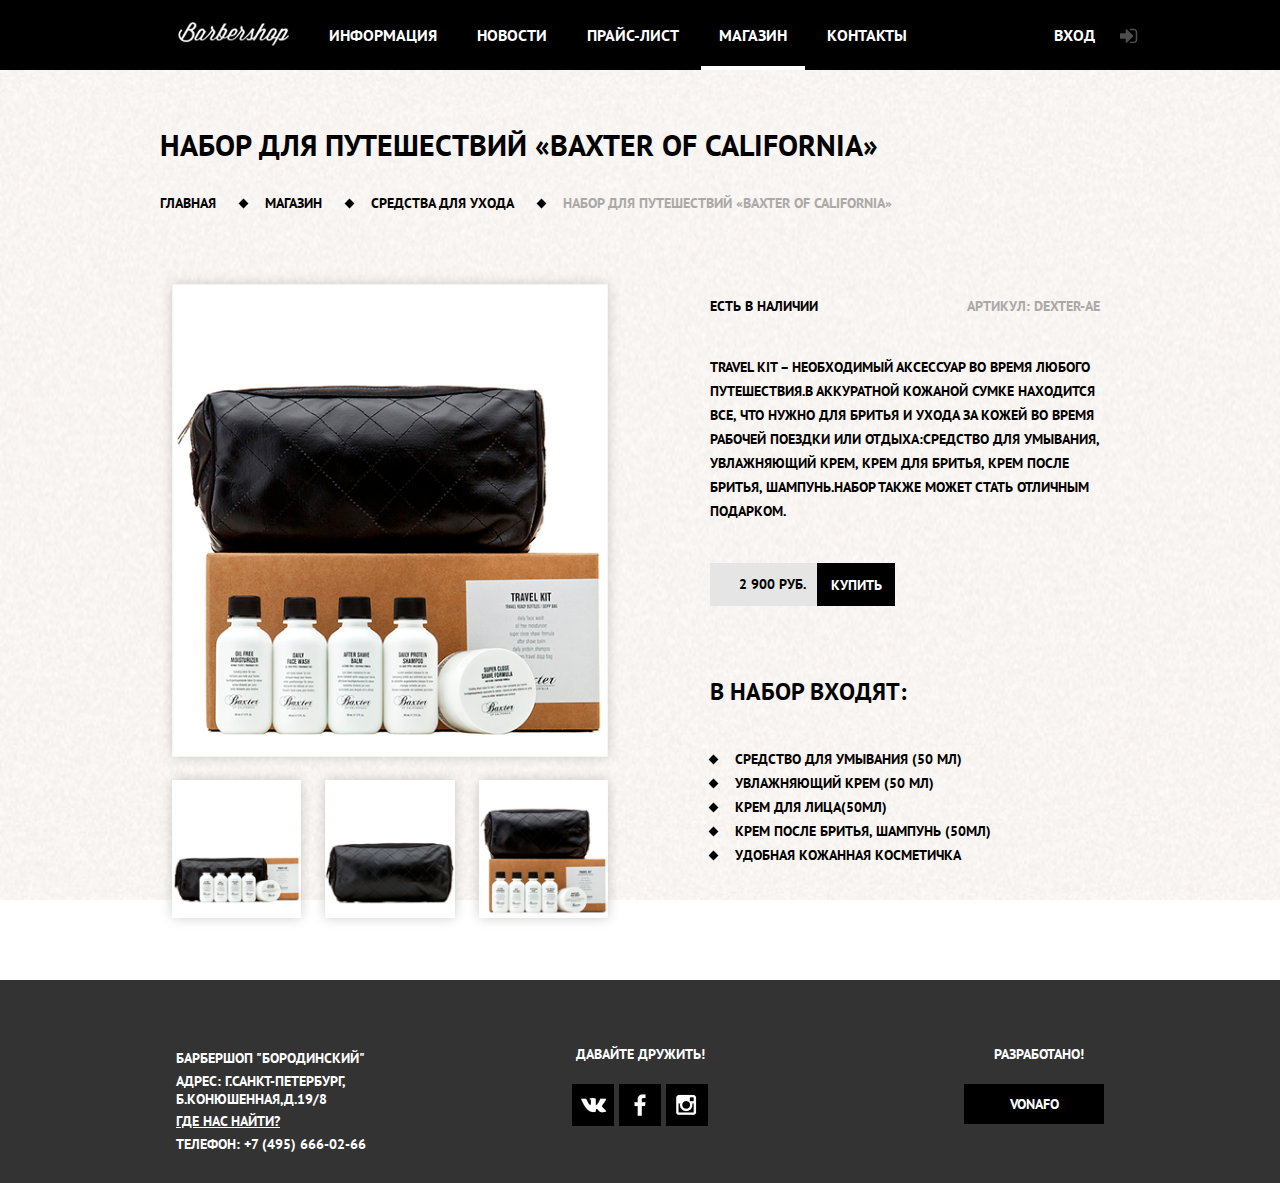
==== item.html @ 55cf0a50 "active ::after in navbar" ====
<!doctype html>
<html lang="en">
<head>
    <meta charset="UTF-8">
    <meta name="viewport" content="width=device-width, initial-scale=1">
    <meta http-equiv="X-UA-Compatible" content="ie=edge">
    <link rel="stylesheet" href="css/item.css">
    <link href="https://fonts.googleapis.com/css?family=PT+Sans" rel="stylesheet">
    <title>ITEM</title>
</head>
<body>
<header>
    <div class="navContainer">
        <img class="mobileLogo" src="css/img/smalllogo.png" alt="">
        <input type="checkbox" id="burger">
        <label for="burger" class="list"></label>
        <div class="hiddenlist">
            <ul>
                <li class="lazyCoder"><a href="index.html">ИНФОРМАЦИЯ</a></li>
                <li class="lazyCoder"><a href="#">НОВОСТИ</a></li>
                <li class="lazyCoder"><a href="pricelist.html">ПРАЙС-ЛИСТ</a></li>
                <li class="lazyCoder"><a href="store.html">МАГАЗИН</a></li>
                <li class="lazyCoder"><a href="#">КОНТАКТЫ</a></li>
                <li class="lazyCoder"><a сlass="enter" href="#modal">ВХОД</a></li>
            </ul>
        </div>
        <ul class="desktop">
            <li><a href="index.html"><img class="backToMain" src="css/img/smalllogo.png" alt=""></a></li>
            <li><a href="index.html">ИНФОРМАЦИЯ</a></li>
            <li><a href="#">НОВОСТИ</a></li>
            <li><a href="pricelist.html">ПРАЙС-ЛИСТ</a></li>
            <li class="active"><a href="store.html">МАГАЗИН</a></li>
            <li><a href="#">КОНТАКТЫ</a></li>
        </ul>
        <div class="beforeEnter">
            <a сlass="enter" href="#modal">ВХОД</a>
        </div>
        <div id="modal" class="showmodal">
            <div class="login">
                <a class="close" href="#close"><img src="css/img/closemodal.png" alt=""></a>
                <h2>ЛИЧНЫЙ КАБИНЕТ</h2>
                <p>ВВедите пожалуйста свой логин и пароль</p>
                <div class="loginform">
                    <div class="forname"><input placeholder="ЛОГИН" type="text"> <img src="css/img/user.png" alt=""></div>
                    <div class="forpassword"><input placeholder="ПАРОЛЬ" type="password"><img disabled src="css/img/password.png" alt=""></div>
                    <input type="checkbox" id="remember">
                    <label for="remember">ЗАПОМНИТЬ МЕНЯ</label>
                    <p class="forgetpass">Я ЗАБЫЛ ПАРОЛЬ!</p>
                    <input type="submit" class="brownHover" value="ВОЙТИ">
                </div>
            </div>
        </div>
    </div>
</header>
<main>
    <div class="price">
        <h2>набор для путешествий «Baxter of California»</h2>
        <ul>
            <li class="noneSqr">главная</li>
            <li class="smallSqr blackColor">МАГАЗИН</li>
            <li class="smallSqr blackColor">СРЕДСТВА ДЛЯ УХОДА</li>
            <li class="smallSqr">набор для путешествий «Baxter of California»</li>
        </ul>
    </div>
    <div class="barberUnit">
        <div class="smallCollage">
            <img class="maincollageImg" src="css/img/unit1.png" alt="">
            <img src="css/img/unit2.png" alt="">
            <img src="css/img/unit3.png" alt="">
            <img src="css/img/unit4.png" alt="">
        </div>
        <div class="description">
            <p>Есть в наличии <span class="articul">Артикул: dexter-ae</span></p>
            <p class="mainDescriptoin">Travel Kit – необходимый аксессуар во время любого путешествия.в аккуратной кожаной сумке
                находится все, что нужно для бритья и ухода за кожей во время  рабочей поездки или отдыха:средство для умывания,
                увлажняющий крем, крем для бритья, крем после бритья, шампунь.Набор также может стать отличным подарком.
            </p>
            <div class="greyPrice buttonforprice">
                <p>2 900 РУБ.
                    <button class="buy generalBtn brownHover "><a href="#">КУПИТЬ</a></button>
                </p>
            </div>
            <h2>В набор входят:</h2>
            <div class="accessories">
                <ul>
                    <li>Средство для умывания (50 мл)</li>
                    <li>Увлажняющий крем (50 мл)</li>
                    <li>Крем для лица(50мл)</li>
                    <li>Крем после бритья, шампунь (50мл)</li>
                    <li>Удобная кожанная косметичка</li>
                </ul>
            </div>
        </div>
    </div>
</main>
<footer>
    <div class="footerContainer">
        <div class="smallContact">
            <p>БАРБЕРШОП "БОРОДИНСКИЙ"</p>
            <p>АДРЕС: Г.САНКТ-ПЕТЕРБУРГ, Б.КОНЮШЕННАЯ,Д.19/8</p>
            <p class="underline">ГДЕ НАС НАЙТИ?</p>
            <p>ТЕЛЕФОН: +7 (495) 666-02-66</p>
        </div>
        <div class="social">
            <p>ДАВАЙТЕ ДРУЖИТЬ!</p>
            <div class="socialIcons">
                <div class="vk whiteHover">
                    <img src="css/img/vk.png" alt="" class="white">
                    <img src="css/img/vkblack.png" alt="" class="black">
                </div>
                <div class="fb whiteHover">
                    <img src="css/img/fb.png" alt=""class="white">
                    <img src="css/img/fbblack.png" alt="" class="black">
                </div>
                <div class="insta whiteHover">
                    <img src="css/img/instagram.png" alt="" class="white">
                    <img src="css/img/instagramblack.png" alt="" class="black">
                </div>
            </div>
        </div>
        <div class="creators">
            <p class="forAuthor">РАЗРАБОТАНО!</p>
            <div class="vonafo whiteHover"><p>VONAFO</p></div>
        </div>
    </div>
</footer>
</body>
</html>
---- css/item.css ----
@import "store.css";

.barberUnit{
    display: flex;
    flex-wrap: wrap;
    margin: 60px 0 50px 0;
}
.smallCollage {
    max-width: 460px;
    display: grid;
    grid-template-columns: repeat(3, 1fr);
}
.description{
     font-size: 14px;
    padding-top: 25px;
    margin-left: 90px;
    width: 390px;
    font-weight: bold;
    text-transform: uppercase;
 }
.description h2 {
    padding-top: 70px;
    font-size: 24px;
}
.smallCollage img {
    width: 100%;
    height: auto;
}
.maincollageImg {
    grid-area: 1 / 1/ span 3 / span 3;
}
.articul{
    color:#aba9a7;
    float:right;
}
.mainDescriptoin {
    line-height:24px;
    padding-top:40px;
}
.buttonforprice{
    margin: 40px 0 0 0;
}
.accessories {
    padding-top: 40px;
}
.accessories li {
    position: relative;
    list-style-type: none;
    padding-left: 25px;
    line-height: 24px;
}
.accessories li::before{
    margin:auto;
    background: #000;
    content: "";
    width: 7px;
    height: 7px;
    transform: rotate(45deg);
    position: absolute;
    top: 0;
    bottom: 0;
    left: 0;
}
 @media only screen and (min-width: 875px) and (max-width:940px){
     .description{
         margin-left: 25px;
     }
 }
@media only screen and (max-width: 875px) {
    .smallCollage{
        width: 75%;
        margin: 0 auto;
    }
    .description{
        padding: 15px;
        width: 100%;
        margin:0 auto;
    }
    .description h2 {
        padding-top: 25px;
        text-align: center;
    }
    .barberUnit{
        margin-top: 35px;
    }
    .buttonforprice{
        margin: 20px auto;
    }
    .accessories{
        display: flex;
        justify-content: center;
    }
}
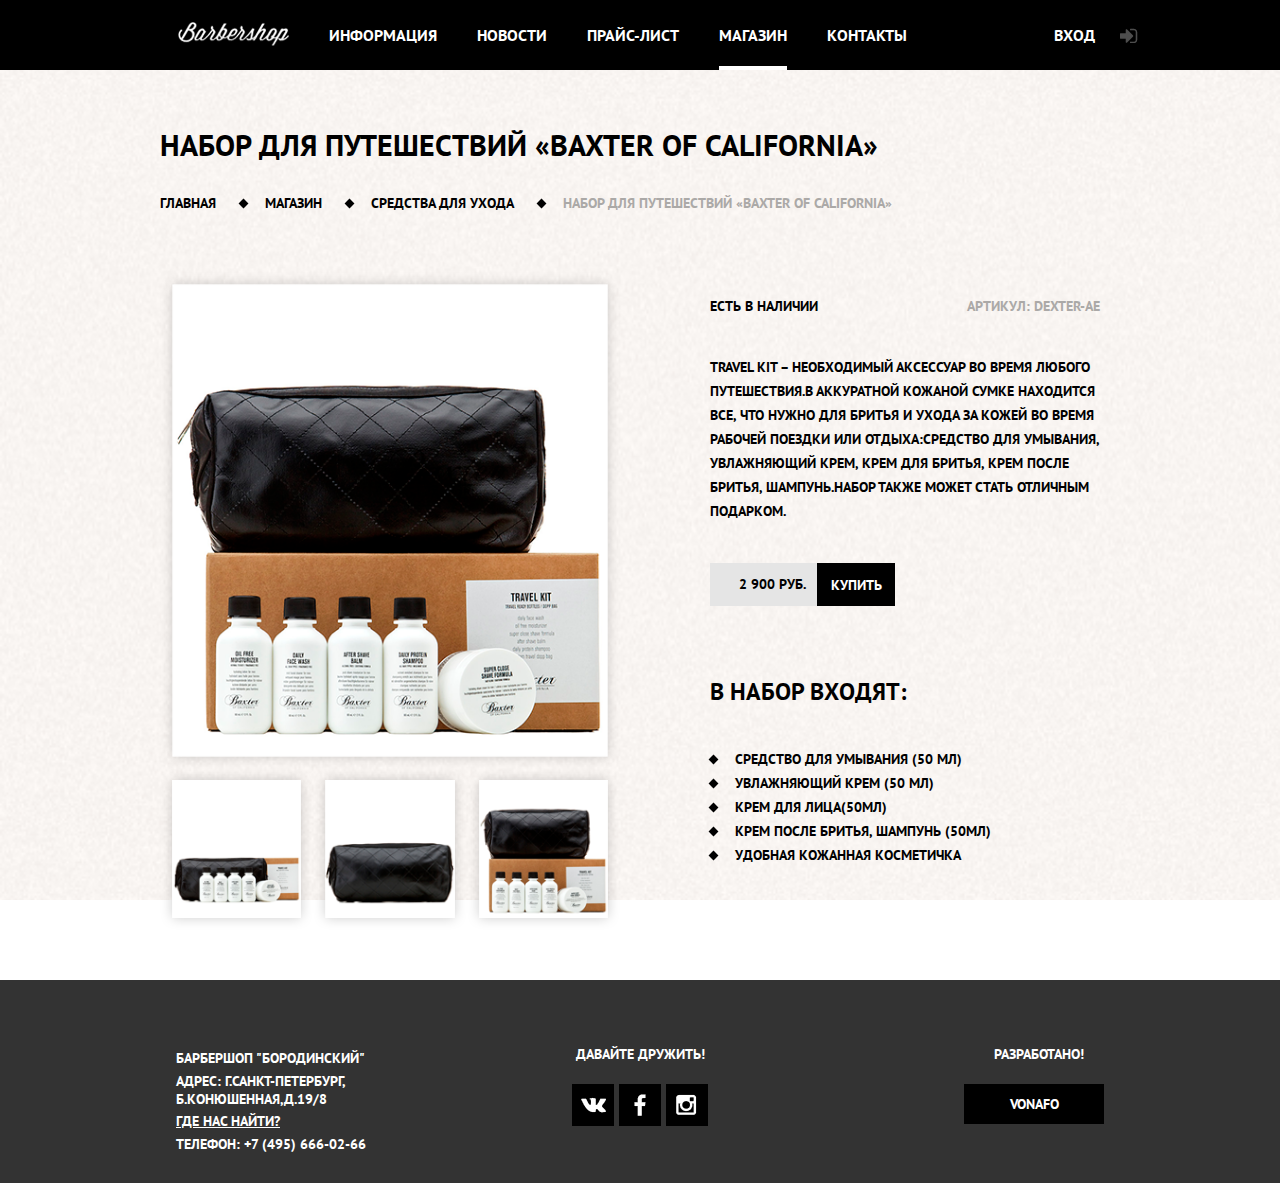
==== commit f122ec00: "camelCase is dead, normalize" ====
--- a/item.html
+++ b/item.html
@@ -10,34 +10,34 @@
 </head>
 <body>
 <header>
-    <div class="navContainer">
-        <img class="mobileLogo" src="css/img/smalllogo.png" alt="">
+    <div class="navcontainer">
+        <img class="mobilelogo" src="css/img/smalllogo.png" alt="barber-logo">
         <input type="checkbox" id="burger">
         <label for="burger" class="list"></label>
         <div class="hiddenlist">
             <ul>
-                <li class="lazyCoder"><a href="index.html">ИНФОРМАЦИЯ</a></li>
-                <li class="lazyCoder"><a href="#">НОВОСТИ</a></li>
-                <li class="lazyCoder"><a href="pricelist.html">ПРАЙС-ЛИСТ</a></li>
-                <li class="lazyCoder"><a href="store.html">МАГАЗИН</a></li>
-                <li class="lazyCoder"><a href="#">КОНТАКТЫ</a></li>
-                <li class="lazyCoder"><a сlass="enter" href="#modal">ВХОД</a></li>
+                <li class="lazycoder"><a href="index.html">ИНФОРМАЦИЯ</a></li>
+                <li class="lazycoder"><a href="#">НОВОСТИ</a></li>
+                <li class="lazycoder"><a href="pricelist.html">ПРАЙС-ЛИСТ</a></li>
+                <li class="lazycoder"><a href="store.html">МАГАЗИН</a></li>
+                <li class="lazycoder"><a href="#">КОНТАКТЫ</a></li>
+                <li class="lazycoder"><a сlass="enter" href="#modal">ВХОД</a></li>
             </ul>
         </div>
         <ul class="desktop">
-            <li><a href="index.html"><img class="backToMain" src="css/img/smalllogo.png" alt=""></a></li>
+            <li><a href="index.html"><img class="backtomain" src="css/img/smalllogo.png" alt="barber-logo"></a></li>
             <li><a href="index.html">ИНФОРМАЦИЯ</a></li>
             <li><a href="#">НОВОСТИ</a></li>
             <li><a href="pricelist.html">ПРАЙС-ЛИСТ</a></li>
             <li class="active"><a href="store.html">МАГАЗИН</a></li>
             <li><a href="#">КОНТАКТЫ</a></li>
         </ul>
-        <div class="beforeEnter">
+        <div class="beforeenter">
             <a сlass="enter" href="#modal">ВХОД</a>
         </div>
         <div id="modal" class="showmodal">
             <div class="login">
-                <a class="close" href="#close"><img src="css/img/closemodal.png" alt=""></a>
+                <a class="close" href="#close"><img src="css/img/closemodal.png" alt="exit"></a>
                 <h2>ЛИЧНЫЙ КАБИНЕТ</h2>
                 <p>ВВедите пожалуйста свой логин и пароль</p>
                 <div class="loginform">
@@ -46,7 +46,7 @@
                     <input type="checkbox" id="remember">
                     <label for="remember">ЗАПОМНИТЬ МЕНЯ</label>
                     <p class="forgetpass">Я ЗАБЫЛ ПАРОЛЬ!</p>
-                    <input type="submit" class="brownHover" value="ВОЙТИ">
+                    <input type="submit" class="brownhover" value="ВОЙТИ">
                 </div>
             </div>
         </div>
@@ -56,28 +56,28 @@
     <div class="price">
         <h2>набор для путешествий «Baxter of California»</h2>
         <ul>
-            <li class="noneSqr">главная</li>
-            <li class="smallSqr blackColor">МАГАЗИН</li>
-            <li class="smallSqr blackColor">СРЕДСТВА ДЛЯ УХОДА</li>
-            <li class="smallSqr">набор для путешествий «Baxter of California»</li>
+            <li class="nonesqr">главная</li>
+            <li class="smallsqr blackcolor">МАГАЗИН</li>
+            <li class="smallsqr blackcolor">СРЕДСТВА ДЛЯ УХОДА</li>
+            <li class="smallsqr">набор для путешествий «Baxter of California»</li>
         </ul>
     </div>
-    <div class="barberUnit">
-        <div class="smallCollage">
-            <img class="maincollageImg" src="css/img/unit1.png" alt="">
-            <img src="css/img/unit2.png" alt="">
-            <img src="css/img/unit3.png" alt="">
-            <img src="css/img/unit4.png" alt="">
+    <div class="barberunit">
+        <div class="smallcollage">
+            <img class="maincollageimg" src="css/img/unit1.png" alt="Travel Kit 1">
+            <img src="css/img/unit2.png" alt="Travel Kit 2">
+            <img src="css/img/unit3.png" alt="Travel Kit 3">
+            <img src="css/img/unit4.png" alt="Travel Kit 4">
         </div>
         <div class="description">
             <p>Есть в наличии <span class="articul">Артикул: dexter-ae</span></p>
-            <p class="mainDescriptoin">Travel Kit – необходимый аксессуар во время любого путешествия.в аккуратной кожаной сумке
+            <p class="maindescriptoin">Travel Kit – необходимый аксессуар во время любого путешествия.в аккуратной кожаной сумке
                 находится все, что нужно для бритья и ухода за кожей во время  рабочей поездки или отдыха:средство для умывания,
                 увлажняющий крем, крем для бритья, крем после бритья, шампунь.Набор также может стать отличным подарком.
             </p>
-            <div class="greyPrice buttonforprice">
+            <div class="greyprice buttonforprice">
                 <p>2 900 РУБ.
-                    <button class="buy generalBtn brownHover "><a href="#">КУПИТЬ</a></button>
+                    <button class="buy generalbtn brownhover "><a href="#">КУПИТЬ</a></button>
                 </p>
             </div>
             <h2>В набор входят:</h2>
@@ -94,8 +94,8 @@
     </div>
 </main>
 <footer>
-    <div class="footerContainer">
-        <div class="smallContact">
+    <div class="footercontainer">
+        <div class="smallcontact">
             <p>БАРБЕРШОП "БОРОДИНСКИЙ"</p>
             <p>АДРЕС: Г.САНКТ-ПЕТЕРБУРГ, Б.КОНЮШЕННАЯ,Д.19/8</p>
             <p class="underline">ГДЕ НАС НАЙТИ?</p>
@@ -103,24 +103,24 @@
         </div>
         <div class="social">
             <p>ДАВАЙТЕ ДРУЖИТЬ!</p>
-            <div class="socialIcons">
-                <div class="vk whiteHover">
-                    <img src="css/img/vk.png" alt="" class="white">
-                    <img src="css/img/vkblack.png" alt="" class="black">
+            <div class="socialicons">
+                <div class="vk whitehover">
+                    <img src="css/img/vk.png" alt="vk" class="white">
+                    <img src="css/img/vkblack.png" alt="vk" class="black">
                 </div>
-                <div class="fb whiteHover">
-                    <img src="css/img/fb.png" alt=""class="white">
-                    <img src="css/img/fbblack.png" alt="" class="black">
+                <div class="fb whitehover">
+                    <img src="css/img/fb.png" alt="fb" class="white">
+                    <img src="css/img/fbblack.png" alt="fb" class="black">
                 </div>
-                <div class="insta whiteHover">
-                    <img src="css/img/instagram.png" alt="" class="white">
-                    <img src="css/img/instagramblack.png" alt="" class="black">
+                <div class="insta whitehover">
+                    <img src="css/img/instagram.png" alt="instagram" class="white">
+                    <img src="css/img/instagramblack.png" alt="instagram" class="black">
                 </div>
             </div>
         </div>
         <div class="creators">
-            <p class="forAuthor">РАЗРАБОТАНО!</p>
-            <div class="vonafo whiteHover"><p>VONAFO</p></div>
+            <p class="forauthor">РАЗРАБОТАНО!</p>
+            <div class="vonafo whitehover"><p>VONAFO</p></div>
         </div>
     </div>
 </footer>
--- a/css/item.css
+++ b/css/item.css
@@ -1,11 +1,11 @@
 @import "store.css";
 
-.barberUnit{
+.barberunit{
     display: flex;
     flex-wrap: wrap;
     margin: 60px 0 50px 0;
 }
-.smallCollage {
+.smallcollage {
     max-width: 460px;
     display: grid;
     grid-template-columns: repeat(3, 1fr);
@@ -22,18 +22,18 @@
     padding-top: 70px;
     font-size: 24px;
 }
-.smallCollage img {
+.smallcollage img {
     width: 100%;
     height: auto;
 }
-.maincollageImg {
+.maincollageimg {
     grid-area: 1 / 1/ span 3 / span 3;
 }
 .articul{
     color:#aba9a7;
     float:right;
 }
-.mainDescriptoin {
+.maindescriptoin {
     line-height:24px;
     padding-top:40px;
 }
@@ -67,7 +67,7 @@
      }
  }
 @media only screen and (max-width: 875px) {
-    .smallCollage{
+    .smallcollage{
         width: 75%;
         margin: 0 auto;
     }
@@ -80,7 +80,7 @@
         padding-top: 25px;
         text-align: center;
     }
-    .barberUnit{
+    .barberunit{
         margin-top: 35px;
     }
     .buttonforprice{
